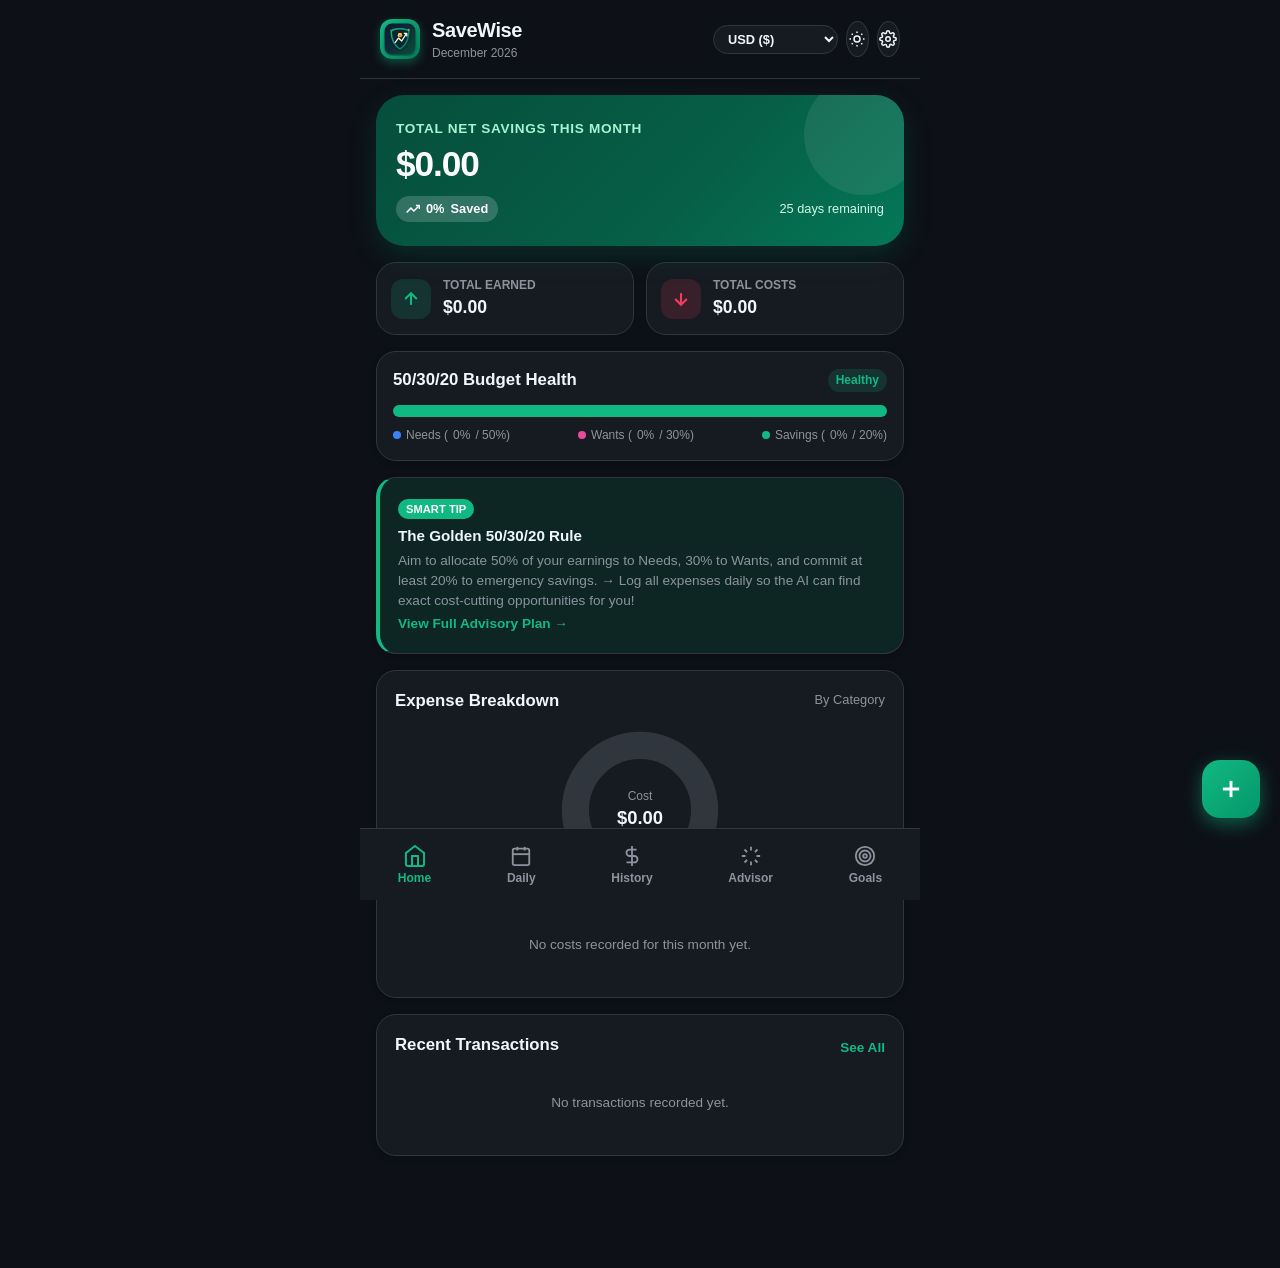
==== android/app/src/main/assets/index.html @ 04291420 "feat: initial commit for SaveWise app" ====
<!DOCTYPE html>
<html lang="en">
<head>
  <meta charset="UTF-8">
  <meta name="viewport" content="width=device-width, initial-scale=1.0, maximum-scale=1.0, user-scalable=no, viewport-fit=cover">
  <meta name="theme-color" content="#10b981">
  <meta name="apple-mobile-web-app-capable" content="yes">
  <meta name="apple-mobile-web-app-status-bar-style" content="black-translucent">
  <title>SaveWise: Smart Finance &amp; Budget Planner</title>
  <link rel="manifest" href="manifest.json">
  <link rel="stylesheet" href="styles.css">
</head>
<body class="dark-theme">
  <div id="app" class="app-container">

    <!-- Top App Bar -->
    <header class="top-bar">
      <div class="brand">
        <div class="brand-icon">
          <img src="icons/logo.svg" alt="SaveWise Logo" width="34" height="34" style="display:block;border-radius:8px;">
        </div>
        <div>
          <h1 class="app-title">SaveWise</h1>
          <span class="app-subtitle" id="currentDateDisplay">October 2026</span>
        </div>
      </div>
      <div class="top-actions">
        <select id="currencySelector" class="currency-select" title="Change Currency">
          <option value="$" selected>USD ($)</option>
          <option value="৳">BDT (৳)</option>
          <option value="₹">INR (₹)</option>
          <option value="€">EUR (€)</option>
          <option value="£">GBP (£)</option>
          <option value="₨">PKR (₨)</option>
          <option value="C$">CAD (C$)</option>
          <option value="A$">AUD (A$)</option>
          <option value="د.إ">AED (د.إ)</option>
        </select>
        <button id="themeToggleBtn" class="icon-btn" title="Toggle Theme" aria-label="Toggle Theme">
          <svg class="sun-icon" viewBox="0 0 24 24" fill="none" stroke="currentColor" stroke-width="2"><circle cx="12" cy="12" r="4"/><path d="M12 2v2M12 20v2M4.93 4.93l1.41 1.41M17.66 17.66l1.41 1.41M2 12h2M20 12h2M6.34 17.66l-1.41 1.41M19.07 4.93l-1.41 1.41"/></svg>
        </button>
        <button id="settingsBtn" class="icon-btn" title="Settings & Backup" aria-label="Settings">
          <svg viewBox="0 0 24 24" fill="none" stroke="currentColor" stroke-width="2"><circle cx="12" cy="12" r="3"/><path d="M19.4 15a1.65 1.65 0 0 0 .33 1.82l.06.06a2 2 0 0 1 0 2.83 2 2 0 0 1-2.83 0l-.06-.06a1.65 1.65 0 0 0-1.82-.33 1.65 1.65 0 0 0-1 1.51V21a2 2 0 0 1-2 2 2 2 0 0 1-2-2v-.09A1.65 1.65 0 0 0 9 19.4a1.65 1.65 0 0 0-1.82.33l-.06.06a2 2 0 0 1-2.83 0 2 2 0 0 1 0-2.83l.06-.06a1.65 1.65 0 0 0 .33-1.82 1.65 1.65 0 0 0-1.51-1H3a2 2 0 0 1-2-2 2 2 0 0 1 2-2h.09A1.65 1.65 0 0 0 4.6 9a1.65 1.65 0 0 0-.33-1.82l-.06-.06a2 2 0 0 1 0-2.83 2 2 0 0 1 2.83 0l.06.06a1.65 1.65 0 0 0 1.82.33H9a1.65 1.65 0 0 0 1-1.51V3a2 2 0 0 1 2-2 2 2 0 0 1 2 2v.09a1.65 1.65 0 0 0 1 1.51 1.65 1.65 0 0 0 1.82-.33l.06-.06a2 2 0 0 1 2.83 0 2 2 0 0 1 0 2.83l-.06.06a1.65 1.65 0 0 0-.33 1.82V9a1.65 1.65 0 0 0 1.51 1H21a2 2 0 0 1 2 2 2 2 0 0 1-2 2h-.09a1.65 1.65 0 0 0-1.51 1z"/></svg>
        </button>
      </div>
    </header>

    <!-- Main Content Area -->
    <main class="content-area">

      <!-- TAB 1: DASHBOARD -->
      <section id="tab-dashboard" class="tab-pane active">
        <!-- Monthly Financial Cards -->
        <div class="balance-card">
          <div class="balance-label">Total Net Savings this Month</div>
          <div class="balance-amount" id="netSavingsDisplay">$0.00</div>
          <div class="balance-meta">
            <span class="savings-badge" id="savingsRateBadge">
              <svg viewBox="0 0 24 24" fill="none" stroke="currentColor" stroke-width="2.5"><polyline points="23 6 13.5 15.5 8.5 10.5 1 18"/><polyline points="17 6 23 6 23 12"/></svg>
              <span id="savingsRateDisplay">0%</span> Saved
            </span>
            <span class="days-left" id="daysLeftDisplay">30 days left</span>
          </div>
        </div>

        <!-- Earn vs Cost summary cards -->
        <div class="metric-grid">
          <div class="metric-card earn-card" id="filterEarnCard">
            <div class="metric-icon-wrap earn-icon">
              <svg viewBox="0 0 24 24" fill="none" stroke="currentColor" stroke-width="2.5"><line x1="12" y1="19" x2="12" y2="5"/><polyline points="5 12 12 5 19 12"/></svg>
            </div>
            <div>
              <div class="metric-title">Total Earned</div>
              <div class="metric-value" id="totalEarnDisplay">$0.00</div>
            </div>
          </div>
          <div class="metric-card cost-card" id="filterCostCard">
            <div class="metric-icon-wrap cost-icon">
              <svg viewBox="0 0 24 24" fill="none" stroke="currentColor" stroke-width="2.5"><line x1="12" y1="5" x2="12" y2="19"/><polyline points="19 12 12 19 5 12"/></svg>
            </div>
            <div>
              <div class="metric-title">Total Costs</div>
              <div class="metric-value" id="totalCostDisplay">$0.00</div>
            </div>
          </div>
        </div>

        <!-- 50/30/20 Rule Progress Card -->
        <div class="card rule-card">
          <div class="card-header">
            <h3>50/30/20 Budget Health</h3>
            <span class="badge info" id="budgetHealthBadge">On Track</span>
          </div>
          <div class="budget-split-bars">
            <div class="split-segment needs-segment" id="needsBar" style="width: 50%" title="Needs"></div>
            <div class="split-segment wants-segment" id="wantsBar" style="width: 30%" title="Wants"></div>
            <div class="split-segment savings-segment" id="savingsBar" style="width: 20%" title="Savings"></div>
          </div>
          <div class="rule-legend">
            <div class="legend-item"><span class="dot needs-dot"></span> Needs (<span id="needsPctDisplay">0%</span> / 50%)</div>
            <div class="legend-item"><span class="dot wants-dot"></span> Wants (<span id="wantsPctDisplay">0%</span> / 30%)</div>
            <div class="legend-item"><span class="dot savings-dot"></span> Savings (<span id="savingsPctDisplay">0%</span> / 20%)</div>
          </div>
        </div>

        <!-- Quick AI Savings Alert Banner -->
        <div class="card tip-banner" id="dashboardHeroTip">
          <div class="tip-banner-header">
            <div class="tip-chip" id="dashboardTipBadge">Savings Advisor</div>
          </div>
          <div class="tip-banner-body">
            <h4 id="dashboardTipTitle">Smart Advice Loading...</h4>
            <p id="dashboardTipMsg">Start adding your earnings and daily expenses to receive customized cost-cutting suggestions!</p>
          </div>
          <button class="text-link-btn" id="seeAllTipsBtn">View Full Advisory Plan &rarr;</button>
        </div>

        <!-- Category Spending Chart Card -->
        <div class="card chart-card">
          <div class="card-header">
            <h3>Expense Breakdown</h3>
            <span class="subtext">By Category</span>
          </div>
          <div class="chart-container">
            <svg id="categoryDonutChart" viewBox="0 0 100 100" class="donut-svg"></svg>
            <div id="chartCenterText" class="donut-center-text">
              <span class="chart-total-label">Cost</span>
              <span class="chart-total-amount" id="chartTotalAmount">$0</span>
            </div>
          </div>
          <div id="categoryLegendList" class="category-legend-list"></div>
        </div>

        <!-- Recent Transactions -->
        <div class="card">
          <div class="card-header">
            <h3>Recent Transactions</h3>
            <button class="text-link-btn" id="viewAllTxBtn">See All</button>
          </div>
          <div id="recentTxList" class="transaction-list">
            <div class="empty-state">No transactions yet. Tap + to add!</div>
          </div>
        </div>
      </section>

      <!-- TAB 2: DAILY EXPENSES -->
      <section id="tab-daily" class="tab-pane">
        <!-- Daily Tracker Card -->
        <div class="card daily-hero-card">
          <div class="daily-hero-header">
            <div>
              <span class="daily-hero-badge">Today's Expense Tracker</span>
              <h2 id="todayDateHeading">Today</h2>
            </div>
            <button id="editDailyLimitBtn" class="pill-btn" title="Edit Daily Budget">
              Limit: <span id="dailyLimitVal">$25.00</span> ✎
            </button>
          </div>

          <div class="daily-meter">
            <div class="meter-bar">
              <div id="dailySpentBar" class="meter-fill" style="width: 0%"></div>
            </div>
            <div class="meter-stats">
              <div>
                <span class="label">Spent Today:</span>
                <span class="val text-cost" id="todaySpentVal">$0.00</span>
              </div>
              <div>
                <span class="label">Remaining:</span>
                <span class="val text-earn" id="todayRemainingVal">$25.00</span>
              </div>
            </div>
          </div>
        </div>

        <!-- Fast 1-Tap Daily Expense Buttons -->
        <div class="card">
          <div class="card-header">
            <h3>Quick Daily Logging</h3>
            <span class="subtext">1-Tap Frequent Costs</span>
          </div>
          <div class="quick-chips-grid">
            <button class="quick-chip" data-cat="Dining Out" data-name="Coffee / Tea" data-amount="3">
              ☕ Coffee/Tea
            </button>
            <button class="quick-chip" data-cat="Dining Out" data-name="Lunch" data-amount="10">
              🍱 Lunch
            </button>
            <button class="quick-chip" data-cat="Groceries" data-name="Daily Groceries" data-amount="15">
              🛒 Groceries
            </button>
            <button class="quick-chip" data-cat="Transport & Fuel" data-name="Bus/Train/Taxi" data-amount="5">
              🚌 Transport
            </button>
            <button class="quick-chip" data-cat="Dining Out" data-name="Evening Snacks" data-amount="4">
              🍿 Snacks
            </button>
            <button class="quick-chip" data-cat="Utilities & Bills" data-name="Mobile Recharge" data-amount="10">
              📱 Mobile Bill
            </button>
          </div>
        </div>

        <!-- Today's Transactions Log -->
        <div class="card">
          <div class="card-header">
            <h3>Today's Activity Log</h3>
            <span id="todayCountBadge" class="count-badge">0 items</span>
          </div>
          <div id="todayTxList" class="transaction-list">
            <div class="empty-state">No costs recorded for today yet.</div>
          </div>
        </div>
      </section>

      <!-- TAB 3: TRANSACTIONS (CRUD) -->
      <section id="tab-transactions" class="tab-pane">
        <!-- Filter and Search Bar -->
        <div class="filter-controls">
          <div class="search-wrap">
            <svg viewBox="0 0 24 24" fill="none" stroke="currentColor" stroke-width="2"><circle cx="11" cy="11" r="8"/><line x1="21" y1="21" x2="16.65" y2="16.65"/></svg>
            <input type="text" id="txSearchInput" placeholder="Search costs, earnings, notes...">
          </div>
          <div class="filter-row">
            <select id="txTypeFilter" class="filter-select">
              <option value="all">All Types</option>
              <option value="cost">Only Costs (Expenses)</option>
              <option value="earn">Only Earnings (Income)</option>
            </select>
            <select id="txCategoryFilter" class="filter-select">
              <option value="all">All Categories</option>
            </select>
          </div>
          <div class="filter-row">
            <select id="txTimeFilter" class="filter-select">
              <option value="all">All Time</option>
              <option value="this_month" selected>This Month</option>
              <option value="today">Today</option>
              <option value="last_7_days">Last 7 Days</option>
              <option value="last_month">Last Month</option>
            </select>
            <button id="exportCsvBtn" class="pill-btn secondary-btn" title="Export to CSV">
              📥 Export CSV
            </button>
          </div>
        </div>

        <!-- Transaction List -->
        <div class="card">
          <div class="card-header">
            <h3 id="txListHeading">Transactions</h3>
            <span id="txTotalCount" class="subtext">0 records</span>
          </div>
          <div id="allTxList" class="transaction-list">
            <div class="empty-state">No transactions match your filter.</div>
          </div>
        </div>
      </section>

      <!-- TAB 4: ADVISOR & SAVINGS -->
      <section id="tab-advisor" class="tab-pane">
        <!-- Advisory Hero -->
        <div class="card advisor-hero-card">
          <div class="advisor-hero-header">
            <div class="advisor-avatar">
              <svg viewBox="0 0 24 24" fill="none" stroke="currentColor" stroke-width="2"><circle cx="12" cy="12" r="10"/><path d="M9.09 9a3 3 0 0 1 5.83 1c0 2-3 3-3 3"/><line x1="12" y1="17" x2="12.01" y2="17"/></svg>
            </div>
            <div>
              <h2>AI Financial Coach</h2>
              <p>Personalized suggestions to maximize your monthly savings</p>
            </div>
          </div>

          <!-- Month Projection Meter -->
          <div class="projection-grid">
            <div class="projection-box">
              <span class="proj-label">Daily Burn Rate</span>
              <span class="proj-val" id="advDailyBurn">$0.00/day</span>
            </div>
            <div class="projection-box">
              <span class="proj-label">Projected Month-End Savings</span>
              <span class="proj-val text-earn" id="advProjectedSavings">$0.00</span>
            </div>
          </div>
        </div>

        <!-- Actionable Suggestions Feed -->
        <div class="section-title">Actionable Recommendations</div>
        <div id="advisorSuggestionsList" class="suggestions-list">
          <!-- Dynamically populated -->
        </div>

        <!-- Interactive "What-If" Savings Simulator -->
        <div class="card simulator-card">
          <div class="card-header">
            <h3>Interactive Savings Simulator</h3>
            <span class="badge success">What-If Tool</span>
          </div>
          <p class="subtext">Slide to see how reducing discretionary spending boosts your bank balance!</p>

          <div class="sim-slider-group">
            <div class="slider-header">
              <span>Cut Dining Out spending by:</span>
              <strong id="diningCutVal">25%</strong>
            </div>
            <input type="range" id="diningCutSlider" min="0" max="60" step="5" value="25">
          </div>

          <div class="sim-slider-group">
            <div class="slider-header">
              <span>Cut Shopping spending by:</span>
              <strong id="shoppingCutVal">20%</strong>
            </div>
            <input type="range" id="shoppingCutSlider" min="0" max="60" step="5" value="20">
          </div>

          <div class="sim-results">
            <div class="sim-result-box">
              <span>Extra Monthly Savings</span>
              <strong id="simMonthlySaved" class="text-earn">+$0.00</strong>
            </div>
            <div class="sim-result-box highlight">
              <span>Extra in 1 Year</span>
              <strong id="simAnnualSaved" class="text-earn">+$0.00</strong>
            </div>
          </div>
        </div>
      </section>

      <!-- TAB 5: GOALS -->
      <section id="tab-goals" class="tab-pane">
        <div class="card goals-header-card">
          <div class="card-header">
            <div>
              <h2>Target Savings Goals</h2>
              <p class="subtext">Set targets and track milestones towards financial freedom</p>
            </div>
            <button id="addGoalBtn" class="primary-btn sm-btn">+ New Goal</button>
          </div>
        </div>

        <div id="goalsList" class="goals-grid">
          <!-- Dynamically populated goals -->
        </div>
      </section>

    </main>

    <!-- Floating Action Button (FAB) -->
    <button id="mainFab" class="floating-fab" aria-label="Add transaction" title="Add Cost or Earnings">
      <svg viewBox="0 0 24 24" fill="none" stroke="currentColor" stroke-width="2.5"><line x1="12" y1="5" x2="12" y2="19"/><line x1="5" y1="12" x2="19" y2="12"/></svg>
    </button>

    <!-- Bottom Navigation Bar (Material 3 Android style) -->
    <nav class="bottom-nav">
      <button class="nav-item active" data-tab="tab-dashboard">
        <svg viewBox="0 0 24 24" fill="none" stroke="currentColor" stroke-width="2"><path d="M3 9l9-7 9 7v11a2 2 0 0 1-2 2H5a2 2 0 0 1-2-2z"/><polyline points="9 22 9 12 15 12 15 22"/></svg>
        <span>Home</span>
      </button>
      <button class="nav-item" data-tab="tab-daily">
        <svg viewBox="0 0 24 24" fill="none" stroke="currentColor" stroke-width="2"><rect x="3" y="4" width="18" height="18" rx="2" ry="2"/><line x1="16" y1="2" x2="16" y2="6"/><line x1="8" y1="2" x2="8" y2="6"/><line x1="3" y1="10" x2="21" y2="10"/></svg>
        <span>Daily</span>
      </button>
      <button class="nav-item" data-tab="tab-transactions">
        <svg viewBox="0 0 24 24" fill="none" stroke="currentColor" stroke-width="2"><line x1="12" y1="1" x2="12" y2="23"/><path d="M17 5H9.5a3.5 3.5 0 0 0 0 7h5a3.5 3.5 0 0 1 0 7H6"/></svg>
        <span>History</span>
      </button>
      <button class="nav-item" data-tab="tab-advisor">
        <svg viewBox="0 0 24 24" fill="none" stroke="currentColor" stroke-width="2"><path d="M12 2v4M12 18v4M4.93 4.93l2.83 2.83M16.24 16.24l2.83 2.83M2 12h4M18 12h4M4.93 19.07l2.83-2.83M16.24 7.76l2.83-2.83"/></svg>
        <span>Advisor</span>
      </button>
      <button class="nav-item" data-tab="tab-goals">
        <svg viewBox="0 0 24 24" fill="none" stroke="currentColor" stroke-width="2"><circle cx="12" cy="12" r="10"/><circle cx="12" cy="12" r="6"/><circle cx="12" cy="12" r="2"/></svg>
        <span>Goals</span>
      </button>
    </nav>

    <!-- MODAL: ADD / EDIT TRANSACTION -->
    <div id="txModal" class="modal-overlay">
      <div class="modal-sheet">
        <div class="modal-header">
          <h3 id="modalTitle">Record Transaction</h3>
          <button class="close-btn" id="closeTxModalBtn">&times;</button>
        </div>

        <form id="txForm" class="modal-form">
          <input type="hidden" id="editTxId">

          <!-- Type Switcher -->
          <div class="type-toggle-group">
            <button type="button" class="type-toggle-btn active" id="typeCostBtn" data-type="cost">
              🔻 Expense (Cost)
            </button>
            <button type="button" class="type-toggle-btn" id="typeEarnBtn" data-type="earn">
              🟢 Income (Earn)
            </button>
          </div>

          <!-- Amount -->
          <div class="form-group">
            <label for="txAmount">Amount (<span class="currency-label">$</span>)</label>
            <div class="amount-input-wrap">
              <span class="currency-symbol">$</span>
              <input type="number" step="0.01" min="0.01" id="txAmount" placeholder="0.00" required autofocus>
            </div>
          </div>

          <!-- Title / Note -->
          <div class="form-group">
            <label for="txTitle">Description / Item Name</label>
            <input type="text" id="txTitle" placeholder="e.g. Groceries, Freelance project, Lunch" required>
          </div>

          <!-- Category -->
          <div class="form-group">
            <label for="txCategory">Category</label>
            <select id="txCategory" required>
              <!-- Filled dynamically based on type -->
            </select>
          </div>

          <div class="form-row">
            <!-- Date -->
            <div class="form-group flex-1">
              <label for="txDate">Date</label>
              <input type="date" id="txDate" required>
            </div>
            <!-- Payment Mode -->
            <div class="form-group flex-1">
              <label for="txPaymentMethod">Payment Mode</label>
              <select id="txPaymentMethod">
                <option value="Cash">Cash</option>
                <option value="Debit Card">Debit Card</option>
                <option value="Credit Card">Credit Card</option>
                <option value="Mobile Banking">Mobile Banking (bKash/UPI/Venmo)</option>
                <option value="Bank Transfer">Bank Transfer</option>
              </select>
            </div>
          </div>

          <div class="form-actions">
            <button type="button" class="pill-btn secondary-btn" id="cancelTxBtn">Cancel</button>
            <button type="submit" class="primary-btn" id="saveTxBtn">Save Entry</button>
          </div>
        </form>
      </div>
    </div>

    <!-- MODAL: ADD / EDIT GOAL -->
    <div id="goalModal" class="modal-overlay">
      <div class="modal-sheet">
        <div class="modal-header">
          <h3 id="goalModalTitle">New Savings Goal</h3>
          <button class="close-btn" id="closeGoalModalBtn">&times;</button>
        </div>

        <form id="goalForm" class="modal-form">
          <input type="hidden" id="editGoalId">

          <div class="form-group">
            <label for="goalName">Goal Name</label>
            <input type="text" id="goalName" placeholder="e.g. Emergency Fund, New Laptop, Vacation" required>
          </div>

          <div class="form-row">
            <div class="form-group flex-1">
              <label for="goalTarget">Target Amount (<span class="currency-label">$</span>)</label>
              <input type="number" step="1" min="1" id="goalTarget" placeholder="1000" required>
            </div>
            <div class="form-group flex-1">
              <label for="goalSaved">Currently Saved</label>
              <input type="number" step="1" min="0" id="goalSaved" placeholder="0" value="0">
            </div>
          </div>

          <div class="form-group">
            <label for="goalDeadline">Target Date (Optional)</label>
            <input type="date" id="goalDeadline">
          </div>

          <div class="form-actions">
            <button type="button" class="pill-btn secondary-btn" id="cancelGoalBtn">Cancel</button>
            <button type="submit" class="primary-btn">Save Goal</button>
          </div>
        </form>
      </div>
    </div>

    <!-- MODAL: EDIT DAILY LIMIT -->
    <div id="dailyLimitModal" class="modal-overlay">
      <div class="modal-sheet sm-sheet">
        <div class="modal-header">
          <h3>Set Daily Spending Limit</h3>
          <button class="close-btn" id="closeDailyLimitModalBtn">&times;</button>
        </div>
        <div class="modal-form">
          <p class="subtext">Setting a daily spending cap prevents accidental budget leaks and trains consistent savings habits.</p>
          <div class="form-group">
            <label for="customDailyInput">Daily Limit (<span class="currency-label">$</span>)</label>
            <div class="amount-input-wrap">
              <span class="currency-symbol">$</span>
              <input type="number" step="1" min="1" id="customDailyInput" placeholder="25">
            </div>
          </div>
          <div class="form-actions">
            <button type="button" class="pill-btn secondary-btn" id="cancelDailyLimitBtn">Cancel</button>
            <button type="button" class="primary-btn" id="saveDailyLimitBtn">Update Limit</button>
          </div>
        </div>
      </div>
    </div>

    <!-- MODAL: SETTINGS & BACKUP -->
    <div id="settingsModal" class="modal-overlay">
      <div class="modal-sheet">
        <div class="modal-header">
          <h3>Settings & Data Management</h3>
          <button class="close-btn" id="closeSettingsModalBtn">&times;</button>
        </div>
        <div class="settings-content">
          <div class="setting-item">
            <div>
              <strong>Sound Effects</strong>
              <p class="subtext">Pleasant audio feedback when adding and saving</p>
            </div>
            <label class="switch">
              <input type="checkbox" id="soundToggle" checked>
              <span class="slider round"></span>
            </label>
          </div>

          <hr class="divider">

          <div class="setting-item-block">
            <strong>Android APK & Installation</strong>
            <p class="subtext">Install this app natively on your phone or compile the included Android Studio APK package.</p>
            <button class="pill-btn primary-btn mt-2" id="openApkGuideBtn">📲 APK & Installation Guide</button>
          </div>

          <hr class="divider">

          <div class="setting-item-block">
            <strong>Data Backup & Restore</strong>
            <p class="subtext">Your data is stored 100% locally and privately on this device.</p>
            <div class="btn-group mt-2">
              <button class="pill-btn secondary-btn" id="backupDataBtn">💾 Backup to JSON</button>
              <label class="pill-btn secondary-btn file-label" for="restoreFileInput">
                📂 Restore from JSON
              </label>
              <input type="file" id="restoreFileInput" accept=".json" style="display:none">
            </div>
          </div>

          <hr class="divider">

          <div class="setting-item-block">
            <strong>Demo Data</strong>
            <p class="subtext">Populate with realistic sample expenses and income to test all AI savings features immediately.</p>
            <button class="pill-btn secondary-btn mt-2" id="loadSampleDataBtn">✨ Load Demo Data</button>
          </div>

          <hr class="divider">

          <div class="setting-item-block">
            <strong class="text-cost">Reset Everything</strong>
            <p class="subtext">Clear all transactions and reset your budget.</p>
            <button class="pill-btn danger-btn mt-2" id="clearAllDataBtn">🗑️ Clear All Data</button>
          </div>
        </div>
      </div>
    </div>

    <!-- MODAL: APK GUIDE -->
    <div id="apkGuideModal" class="modal-overlay">
      <div class="modal-sheet">
        <div class="modal-header">
          <h3>Android APK Installation Guide</h3>
          <button class="close-btn" id="closeApkGuideBtn">&times;</button>
        </div>
        <div class="guide-content">
          <div class="guide-step">
            <div class="step-num">Method 1</div>
            <div class="step-details">
              <strong>Direct Native WebAPK (Fastest - No Android Studio needed)</strong>
              <p>1. Open this app in Google Chrome or Microsoft Edge on your Android phone.</p>
              <p>2. Tap the Chrome menu (⋮) -> Select <strong>"Install app"</strong> or <strong>"Add to Home Screen"</strong>.</p>
              <p>3. Android will automatically compile and install a native <code>.apk</code> on your home screen and app drawer with 100% offline capability.</p>
            </div>
          </div>

          <div class="guide-step">
            <div class="step-num">Method 2</div>
            <div class="step-details">
              <strong>1-Minute Cloud APK Generator (PWABuilder)</strong>
              <p>1. Open <a href="https://www.pwabuilder.com" target="_blank">PWABuilder.com</a>.</p>
              <p>2. Enter your app's URL or upload this folder.</p>
              <p>3. Click <strong>"Generate Android APK"</strong> -> Download signed APK ready for side-loading!</p>
            </div>
          </div>

          <div class="guide-step">
            <div class="step-num">Method 3</div>
            <div class="step-details">
              <strong>Full Android Studio Project (Included in Workspace)</strong>
              <p>The native Android project is located at <code>savewise-app/android/</code>.</p>
              <p>1. Open Android Studio -> Select <strong>Open Project</strong> -> choose <code>savewise-app/android</code>.</p>
              <p>2. Click <strong>Build</strong> -> <strong>Build Bundle(s) / APK(s)</strong> -> <strong>Build APK(s)</strong>.</p>
              <p>3. Your debug/release APK will be generated in <code>app/build/outputs/apk/</code>!</p>
            </div>
          </div>
        </div>
      </div>
    </div>

    <!-- Toast Notification -->
    <div id="toast" class="toast"></div>

  </div>

  <script src="advisory.js"></script>
  <script src="app.js"></script>
</body>
</html>
---- android/app/src/main/assets/styles.css ----
/* ==========================================================================
   SaveWise - Material Design 3 Mobile Theme & Layout
   ========================================================================== */

:root {
  --font-family: -apple-system, BlinkMacSystemFont, "Segoe UI", Roboto, "Helvetica Neue", Arial, sans-serif;
  
  /* Primary & Accents */
  --primary: #10b981;
  --primary-hover: #059669;
  --primary-light: rgba(16, 185, 129, 0.12);
  --earn: #10b981;
  --earn-light: rgba(16, 185, 129, 0.15);
  --cost: #f43f5e;
  --cost-light: rgba(244, 63, 94, 0.15);
  --warning: #f59e0b;
  --warning-light: rgba(245, 158, 11, 0.15);
  --info: #3b82f6;
  --info-light: rgba(59, 130, 246, 0.15);
  
  /* 50/30/20 Rule Colors */
  --needs-color: #3b82f6;
  --wants-color: #ec4899;
  --savings-color: #10b981;

  --border-radius-sm: 8px;
  --border-radius-md: 14px;
  --border-radius-lg: 20px;
  --border-radius-xl: 28px;
  --transition-speed: 0.2s;
  --shadow-sm: 0 2px 6px rgba(0, 0, 0, 0.2);
  --shadow-md: 0 4px 14px rgba(0, 0, 0, 0.3);
  --shadow-lg: 0 8px 24px rgba(0, 0, 0, 0.4);
}

/* Dark Theme (Default) */
body.dark-theme {
  --bg-app: #0d1117;
  --bg-card: #161b22;
  --bg-card-secondary: #21262d;
  --bg-nav: #161b22;
  --border-color: #30363d;
  --text-main: #f0f6fc;
  --text-muted: #8b949e;
  --input-bg: #0d1117;
  --sheet-bg: #161b22;
}

/* Light Theme */
body.light-theme {
  --bg-app: #f4f6f8;
  --bg-card: #ffffff;
  --bg-card-secondary: #f0f3f6;
  --bg-nav: #ffffff;
  --border-color: #e2e8f0;
  --text-main: #0f172a;
  --text-muted: #64748b;
  --input-bg: #f8fafc;
  --sheet-bg: #ffffff;
  --shadow-sm: 0 2px 6px rgba(0, 0, 0, 0.05);
  --shadow-md: 0 4px 14px rgba(0, 0, 0, 0.08);
  --shadow-lg: 0 10px 25px rgba(0, 0, 0, 0.12);
}

* {
  box-sizing: border-box;
  margin: 0;
  padding: 0;
  -webkit-tap-highlight-color: transparent;
}

body {
  font-family: var(--font-family);
  background-color: var(--bg-app);
  color: var(--text-main);
  line-height: 1.45;
  user-select: none;
  overflow-x: hidden;
  padding-bottom: env(safe-area-inset-bottom, 20px);
}

/* Container */
.app-container {
  max-width: 560px;
  margin: 0 auto;
  min-height: 100vh;
  position: relative;
  display: flex;
  flex-direction: column;
}

/* Top App Bar */
.top-bar {
  display: flex;
  justify-content: space-between;
  align-items: center;
  padding: 16px 20px;
  position: sticky;
  top: 0;
  z-index: 40;
  background-color: var(--bg-app);
  border-bottom: 1px solid var(--border-color);
  backdrop-filter: blur(10px);
}

.brand {
  display: flex;
  align-items: center;
  gap: 12px;
}

.brand-icon {
  width: 40px;
  height: 40px;
  border-radius: 12px;
  background: linear-gradient(135deg, #10b981 0%, #047857 100%);
  display: flex;
  align-items: center;
  justify-content: center;
  color: #fff;
  box-shadow: 0 4px 10px rgba(16, 185, 129, 0.35);
}

.brand-icon svg {
  width: 24px;
  height: 24px;
}

.app-title {
  font-size: 1.25rem;
  font-weight: 700;
  letter-spacing: -0.02em;
}

.app-subtitle {
  font-size: 0.75rem;
  color: var(--text-muted);
  display: block;
}

.top-actions {
  display: flex;
  align-items: center;
  gap: 8px;
}

.currency-select {
  background: var(--bg-card);
  border: 1px solid var(--border-color);
  color: var(--text-main);
  border-radius: 20px;
  padding: 5px 10px;
  font-size: 0.8rem;
  font-weight: 600;
  outline: none;
  cursor: pointer;
}

.icon-btn {
  background: var(--bg-card);
  border: 1px solid var(--border-color);
  color: var(--text-main);
  width: 36px;
  height: 36px;
  border-radius: 50%;
  display: flex;
  align-items: center;
  justify-content: center;
  cursor: pointer;
  transition: transform var(--transition-speed);
}

.icon-btn:active {
  transform: scale(0.92);
}

.icon-btn svg {
  width: 18px;
  height: 18px;
}

/* Content Area */
.content-area {
  flex: 1;
  padding: 16px;
  padding-bottom: 96px; /* Room for Bottom Nav */
}

.tab-pane {
  display: none;
  animation: fadeIn 0.25s ease-in-out;
}

.tab-pane.active {
  display: block;
}

@keyframes fadeIn {
  from { opacity: 0; transform: translateY(6px); }
  to { opacity: 1; transform: translateY(0); }
}

/* Cards */
.card {
  background: var(--bg-card);
  border: 1px solid var(--border-color);
  border-radius: var(--border-radius-lg);
  padding: 18px;
  margin-bottom: 16px;
  box-shadow: var(--shadow-sm);
}

.card-header {
  display: flex;
  justify-content: space-between;
  align-items: center;
  margin-bottom: 12px;
}

.card-header h2, .card-header h3 {
  font-size: 1.05rem;
  font-weight: 600;
}

.subtext {
  font-size: 0.8rem;
  color: var(--text-muted);
}

/* Balance Hero Card */
.balance-card {
  background: linear-gradient(135deg, #064e3b 0%, #065f46 60%, #047857 100%);
  color: #ffffff;
  border-radius: var(--border-radius-xl);
  padding: 24px 20px;
  margin-bottom: 16px;
  box-shadow: 0 10px 25px rgba(6, 78, 59, 0.4);
  position: relative;
  overflow: hidden;
}

.balance-card::after {
  content: '';
  position: absolute;
  top: -20px;
  right: -20px;
  width: 120px;
  height: 120px;
  background: rgba(255, 255, 255, 0.08);
  border-radius: 50%;
  pointer-events: none;
}

.balance-label {
  font-size: 0.85rem;
  color: #a7f3d0;
  text-transform: uppercase;
  letter-spacing: 0.05em;
  font-weight: 600;
  margin-bottom: 6px;
}

.balance-amount {
  font-size: 2.2rem;
  font-weight: 800;
  letter-spacing: -0.03em;
  line-height: 1.1;
  margin-bottom: 12px;
}

.balance-meta {
  display: flex;
  justify-content: space-between;
  align-items: center;
}

.savings-badge {
  background: rgba(255, 255, 255, 0.18);
  backdrop-filter: blur(8px);
  padding: 4px 10px;
  border-radius: 20px;
  font-size: 0.8rem;
  font-weight: 600;
  display: inline-flex;
  align-items: center;
  gap: 6px;
}

.savings-badge svg {
  width: 14px;
  height: 14px;
}

.days-left {
  font-size: 0.8rem;
  color: #d1fae5;
}

/* Metric Grid */
.metric-grid {
  display: grid;
  grid-template-columns: 1fr 1fr;
  gap: 12px;
  margin-bottom: 16px;
}

.metric-card {
  background: var(--bg-card);
  border: 1px solid var(--border-color);
  border-radius: var(--border-radius-lg);
  padding: 14px;
  display: flex;
  align-items: center;
  gap: 12px;
}

.metric-icon-wrap {
  width: 40px;
  height: 40px;
  border-radius: 12px;
  display: flex;
  align-items: center;
  justify-content: center;
}

.earn-icon {
  background: var(--earn-light);
  color: var(--earn);
}

.cost-icon {
  background: var(--cost-light);
  color: var(--cost);
}

.metric-icon-wrap svg {
  width: 20px;
  height: 20px;
}

.metric-title {
  font-size: 0.75rem;
  color: var(--text-muted);
  text-transform: uppercase;
  font-weight: 600;
}

.metric-value {
  font-size: 1.1rem;
  font-weight: 700;
}

.text-earn { color: var(--earn); }
.text-cost { color: var(--cost); }

/* 50/30/20 Rule Card */
.rule-card {
  padding: 16px;
}

.budget-split-bars {
  height: 12px;
  width: 100%;
  background: var(--bg-card-secondary);
  border-radius: 10px;
  display: flex;
  overflow: hidden;
  margin: 12px 0 10px;
}

.split-segment {
  height: 100%;
  transition: width 0.4s ease;
}

.needs-segment { background-color: var(--needs-color); }
.wants-segment { background-color: var(--wants-color); }
.savings-segment { background-color: var(--savings-color); }

.rule-legend {
  display: flex;
  justify-content: space-between;
  flex-wrap: wrap;
  gap: 8px;
  font-size: 0.75rem;
  color: var(--text-muted);
}

.legend-item {
  display: flex;
  align-items: center;
  gap: 5px;
}

.dot {
  width: 8px;
  height: 8px;
  border-radius: 50%;
  display: inline-block;
}

.needs-dot { background-color: var(--needs-color); }
.wants-dot { background-color: var(--wants-color); }
.savings-dot { background-color: var(--savings-color); }

/* Tip Banner */
.tip-banner {
  border-left: 4px solid var(--primary);
  background: var(--primary-light);
}

.tip-chip {
  background: var(--primary);
  color: #fff;
  font-size: 0.7rem;
  font-weight: 700;
  padding: 2px 8px;
  border-radius: 12px;
  display: inline-block;
  margin-bottom: 6px;
  text-transform: uppercase;
}

.tip-banner-body h4 {
  font-size: 0.95rem;
  font-weight: 700;
  margin-bottom: 4px;
}

.tip-banner-body p {
  font-size: 0.85rem;
  color: var(--text-muted);
}

.text-link-btn {
  background: none;
  border: none;
  color: var(--primary);
  font-weight: 600;
  font-size: 0.85rem;
  cursor: pointer;
  padding: 6px 0 0;
  display: inline-block;
}

/* Category Chart Card */
.chart-container {
  position: relative;
  width: 170px;
  height: 170px;
  margin: 10px auto 16px;
}

.donut-svg {
  width: 100%;
  height: 100%;
  transform: rotate(-90deg);
}

.donut-center-text {
  position: absolute;
  top: 50%;
  left: 50%;
  transform: translate(-50%, -50%);
  text-align: center;
  pointer-events: none;
}

.chart-total-label {
  font-size: 0.75rem;
  color: var(--text-muted);
  display: block;
}

.chart-total-amount {
  font-size: 1.15rem;
  font-weight: 700;
}

.category-legend-list {
  display: flex;
  flex-direction: column;
  gap: 8px;
  margin-top: 10px;
}

.legend-row {
  display: flex;
  justify-content: space-between;
  align-items: center;
  font-size: 0.85rem;
}

.legend-left {
  display: flex;
  align-items: center;
  gap: 8px;
}

.legend-color-box {
  width: 10px;
  height: 10px;
  border-radius: 3px;
}

/* Daily Hero */
.daily-hero-card {
  background: linear-gradient(135deg, #1e293b 0%, #0f172a 100%);
  color: #fff;
  border-color: #334155;
}

.daily-hero-header {
  display: flex;
  justify-content: space-between;
  align-items: flex-start;
  margin-bottom: 16px;
}

.daily-hero-badge {
  font-size: 0.75rem;
  color: #94a3b8;
  text-transform: uppercase;
  font-weight: 600;
}

.pill-btn {
  background: var(--bg-card-secondary);
  border: 1px solid var(--border-color);
  color: var(--text-main);
  padding: 6px 12px;
  border-radius: 20px;
  font-size: 0.8rem;
  font-weight: 600;
  cursor: pointer;
}

.pill-btn:active {
  transform: scale(0.96);
}

.meter-bar {
  height: 14px;
  background: #334155;
  border-radius: 10px;
  overflow: hidden;
  margin-bottom: 10px;
}

.meter-fill {
  height: 100%;
  background: var(--primary);
  border-radius: 10px;
  transition: width 0.3s ease, background-color 0.3s ease;
}

.meter-stats {
  display: flex;
  justify-content: space-between;
  font-size: 0.85rem;
}

.meter-stats .label {
  color: #94a3b8;
  margin-right: 4px;
}

.meter-stats .val {
  font-weight: 700;
}

/* Quick Chips */
.quick-chips-grid {
  display: grid;
  grid-template-columns: repeat(2, 1fr);
  gap: 10px;
}

.quick-chip {
  background: var(--bg-card-secondary);
  border: 1px solid var(--border-color);
  color: var(--text-main);
  padding: 12px;
  border-radius: var(--border-radius-md);
  font-size: 0.85rem;
  font-weight: 600;
  text-align: left;
  cursor: pointer;
  transition: all 0.15s;
}

.quick-chip:active {
  transform: scale(0.96);
  background: var(--primary-light);
  border-color: var(--primary);
}

/* Transaction List */
.transaction-list {
  display: flex;
  flex-direction: column;
  gap: 10px;
}

.transaction-item {
  display: flex;
  align-items: center;
  justify-content: space-between;
  padding: 10px 12px;
  border-radius: var(--border-radius-md);
  background: var(--bg-card-secondary);
  transition: transform var(--transition-speed);
}

.transaction-item:active {
  transform: scale(0.98);
}

.tx-left {
  display: flex;
  align-items: center;
  gap: 12px;
}

.tx-icon-wrap {
  width: 36px;
  height: 36px;
  border-radius: 10px;
  display: flex;
  align-items: center;
  justify-content: center;
  font-size: 1.1rem;
}

.tx-title {
  font-weight: 600;
  font-size: 0.9rem;
}

.tx-meta {
  font-size: 0.75rem;
  color: var(--text-muted);
}

.tx-right {
  text-align: right;
  display: flex;
  flex-direction: column;
  align-items: flex-end;
}

.tx-amount {
  font-size: 0.95rem;
  font-weight: 700;
}

.tx-actions {
  display: flex;
  gap: 6px;
  margin-top: 4px;
}

.tx-action-btn {
  background: none;
  border: none;
  color: var(--text-muted);
  cursor: pointer;
  font-size: 0.75rem;
  padding: 2px 4px;
}

.tx-action-btn:hover {
  color: var(--text-main);
}

.empty-state {
  text-align: center;
  padding: 24px 10px;
  color: var(--text-muted);
  font-size: 0.85rem;
}

/* Filter Controls */
.filter-controls {
  margin-bottom: 14px;
  display: flex;
  flex-direction: column;
  gap: 10px;
}

.search-wrap {
  position: relative;
  display: flex;
  align-items: center;
}

.search-wrap svg {
  position: absolute;
  left: 14px;
  width: 18px;
  height: 18px;
  color: var(--text-muted);
}

.search-wrap input {
  width: 100%;
  padding: 10px 14px 10px 40px;
  background: var(--bg-card);
  border: 1px solid var(--border-color);
  border-radius: var(--border-radius-md);
  color: var(--text-main);
  outline: none;
  font-size: 0.85rem;
}

.filter-row {
  display: flex;
  gap: 10px;
}

.filter-select {
  flex: 1;
  background: var(--bg-card);
  border: 1px solid var(--border-color);
  border-radius: var(--border-radius-md);
  color: var(--text-main);
  padding: 8px 12px;
  font-size: 0.8rem;
  outline: none;
}

/* Advisor Tab */
.advisor-hero-card {
  background: linear-gradient(135deg, #312e81 0%, #1e1b4b 100%);
  color: #fff;
  border-color: #4338ca;
}

.advisor-hero-header {
  display: flex;
  align-items: center;
  gap: 14px;
  margin-bottom: 16px;
}

.advisor-avatar {
  width: 44px;
  height: 44px;
  background: #4f46e5;
  border-radius: 50%;
  display: flex;
  align-items: center;
  justify-content: center;
}

.advisor-avatar svg {
  width: 24px;
  height: 24px;
  color: #fff;
}

.projection-grid {
  display: grid;
  grid-template-columns: 1fr 1fr;
  gap: 10px;
}

.projection-box {
  background: rgba(255, 255, 255, 0.08);
  border-radius: var(--border-radius-md);
  padding: 12px;
}

.proj-label {
  font-size: 0.75rem;
  color: #c7d2fe;
  display: block;
}

.proj-val {
  font-size: 1.1rem;
  font-weight: 700;
}

.section-title {
  font-size: 0.95rem;
  font-weight: 700;
  margin: 16px 0 10px;
  color: var(--text-main);
}

.suggestions-list {
  display: flex;
  flex-direction: column;
  gap: 12px;
  margin-bottom: 16px;
}

.suggestion-card {
  background: var(--bg-card);
  border: 1px solid var(--border-color);
  border-radius: var(--border-radius-lg);
  padding: 16px;
  box-shadow: var(--shadow-sm);
}

.suggestion-card.critical {
  border-left: 5px solid var(--cost);
}

.suggestion-card.warning {
  border-left: 5px solid var(--warning);
}

.suggestion-card.info {
  border-left: 5px solid var(--info);
}

.suggestion-card.success {
  border-left: 5px solid var(--earn);
}

.sug-header {
  display: flex;
  justify-content: space-between;
  align-items: center;
  margin-bottom: 6px;
}

.sug-badge {
  font-size: 0.7rem;
  font-weight: 700;
  padding: 2px 8px;
  border-radius: 12px;
  text-transform: uppercase;
}

.sug-badge.critical { background: var(--cost-light); color: var(--cost); }
.sug-badge.warning { background: var(--warning-light); color: var(--warning); }
.sug-badge.info { background: var(--info-light); color: var(--info); }
.sug-badge.success { background: var(--earn-light); color: var(--earn); }

.sug-title {
  font-size: 0.95rem;
  font-weight: 700;
  margin-bottom: 4px;
}

.sug-msg {
  font-size: 0.85rem;
  color: var(--text-muted);
  margin-bottom: 8px;
}

.sug-action {
  background: var(--bg-card-secondary);
  border-radius: var(--border-radius-sm);
  padding: 8px 10px;
  font-size: 0.8rem;
  color: var(--text-main);
  border-left: 3px solid var(--primary);
}

/* Simulator Card */
.simulator-card {
  margin-top: 16px;
}

.sim-slider-group {
  margin: 16px 0;
}

.slider-header {
  display: flex;
  justify-content: space-between;
  font-size: 0.85rem;
  margin-bottom: 6px;
}

input[type="range"] {
  width: 100%;
  accent-color: var(--primary);
}

.sim-results {
  display: grid;
  grid-template-columns: 1fr 1fr;
  gap: 12px;
  margin-top: 14px;
}

.sim-result-box {
  background: var(--bg-card-secondary);
  border-radius: var(--border-radius-md);
  padding: 12px;
  text-align: center;
}

.sim-result-box.highlight {
  background: var(--primary-light);
  border: 1px solid var(--primary);
}

.sim-result-box span {
  font-size: 0.75rem;
  color: var(--text-muted);
  display: block;
}

.sim-result-box strong {
  font-size: 1.15rem;
}

/* Goals Grid */
.goals-grid {
  display: flex;
  flex-direction: column;
  gap: 12px;
}

.goal-card {
  background: var(--bg-card);
  border: 1px solid var(--border-color);
  border-radius: var(--border-radius-lg);
  padding: 16px;
}

.goal-header {
  display: flex;
  justify-content: space-between;
  align-items: flex-start;
  margin-bottom: 10px;
}

.goal-name {
  font-size: 1rem;
  font-weight: 700;
}

.goal-deadline {
  font-size: 0.75rem;
  color: var(--text-muted);
}

.goal-bar {
  height: 10px;
  background: var(--bg-card-secondary);
  border-radius: 8px;
  overflow: hidden;
  margin-bottom: 8px;
}

.goal-bar-fill {
  height: 100%;
  background: var(--primary);
  border-radius: 8px;
  transition: width 0.4s ease;
}

.goal-stats {
  display: flex;
  justify-content: space-between;
  font-size: 0.8rem;
  color: var(--text-muted);
}

.goal-quick-add-btn {
  margin-top: 8px;
  width: 100%;
  padding: 8px;
  border-radius: var(--border-radius-sm);
  background: var(--bg-card-secondary);
  border: 1px dashed var(--border-color);
  color: var(--primary);
  font-size: 0.8rem;
  font-weight: 600;
  cursor: pointer;
}

/* Floating Action Button (FAB) */
.floating-fab {
  position: fixed;
  bottom: 82px;
  right: 20px;
  width: 58px;
  height: 58px;
  border-radius: 18px;
  background: linear-gradient(135deg, #10b981 0%, #059669 100%);
  color: #fff;
  border: none;
  box-shadow: 0 6px 18px rgba(16, 185, 129, 0.45);
  display: flex;
  align-items: center;
  justify-content: center;
  cursor: pointer;
  z-index: 50;
  transition: transform var(--transition-speed), box-shadow var(--transition-speed);
}

.floating-fab:active {
  transform: scale(0.92);
}

.floating-fab svg {
  width: 28px;
  height: 28px;
}

/* Bottom Navigation Bar (Android M3 style) */
.bottom-nav {
  position: fixed;
  bottom: 0;
  left: 50%;
  transform: translateX(-50%);
  width: 100%;
  max-width: 560px;
  height: 72px;
  background: var(--bg-nav);
  border-top: 1px solid var(--border-color);
  display: flex;
  justify-content: space-around;
  align-items: center;
  z-index: 45;
  padding-bottom: env(safe-area-inset-bottom, 0px);
  backdrop-filter: blur(12px);
}

.nav-item {
  background: none;
  border: none;
  color: var(--text-muted);
  display: flex;
  flex-direction: column;
  align-items: center;
  gap: 4px;
  font-size: 0.75rem;
  font-weight: 600;
  cursor: pointer;
  padding: 8px 12px;
  border-radius: 16px;
  transition: color 0.15s, background-color 0.15s;
}

.nav-item svg {
  width: 22px;
  height: 22px;
  transition: transform 0.15s;
}

.nav-item.active {
  color: var(--primary);
}

.nav-item.active svg {
  transform: scale(1.1);
}

/* Modals & Bottom Sheets */
.modal-overlay {
  position: fixed;
  top: 0;
  left: 0;
  right: 0;
  bottom: 0;
  background: rgba(0, 0, 0, 0.65);
  z-index: 100;
  display: none;
  justify-content: center;
  align-items: flex-end;
  backdrop-filter: blur(4px);
}

.modal-overlay.active {
  display: flex;
  animation: modalFadeIn 0.2s ease;
}

@keyframes modalFadeIn {
  from { opacity: 0; }
  to { opacity: 1; }
}

.modal-sheet {
  background: var(--sheet-bg);
  width: 100%;
  max-width: 560px;
  max-height: 90vh;
  overflow-y: auto;
  border-radius: 24px 24px 0 0;
  padding: 20px;
  box-shadow: var(--shadow-lg);
  animation: slideUp 0.25s cubic-bezier(0.16, 1, 0.3, 1);
}

.modal-sheet.sm-sheet {
  max-width: 480px;
}

@keyframes slideUp {
  from { transform: translateY(100%); }
  to { transform: translateY(0); }
}

.modal-header {
  display: flex;
  justify-content: space-between;
  align-items: center;
  margin-bottom: 16px;
}

.modal-header h3 {
  font-size: 1.15rem;
  font-weight: 700;
}

.close-btn {
  background: none;
  border: none;
  color: var(--text-muted);
  font-size: 1.5rem;
  line-height: 1;
  cursor: pointer;
}

/* Form Styling */
.modal-form {
  display: flex;
  flex-direction: column;
  gap: 14px;
}

.type-toggle-group {
  display: grid;
  grid-template-columns: 1fr 1fr;
  gap: 8px;
  background: var(--bg-card-secondary);
  padding: 4px;
  border-radius: var(--border-radius-md);
}

.type-toggle-btn {
  background: none;
  border: none;
  color: var(--text-muted);
  font-size: 0.85rem;
  font-weight: 600;
  padding: 10px;
  border-radius: var(--border-radius-sm);
  cursor: pointer;
  transition: all 0.2s;
}

.type-toggle-btn.active {
  background: var(--bg-card);
  color: var(--text-main);
  box-shadow: var(--shadow-sm);
}

#typeCostBtn.active {
  color: var(--cost);
}

#typeEarnBtn.active {
  color: var(--earn);
}

.form-group {
  display: flex;
  flex-direction: column;
  gap: 6px;
}

.form-group label {
  font-size: 0.8rem;
  font-weight: 600;
  color: var(--text-muted);
}

.form-row {
  display: flex;
  gap: 10px;
}

.flex-1 { flex: 1; }

.amount-input-wrap {
  position: relative;
  display: flex;
  align-items: center;
}

.amount-input-wrap .currency-symbol {
  position: absolute;
  left: 14px;
  font-size: 1.3rem;
  font-weight: 700;
  color: var(--text-muted);
}

.amount-input-wrap input {
  padding-left: 36px !important;
  font-size: 1.3rem !important;
  font-weight: 700;
}

input[type="text"],
input[type="number"],
input[type="date"],
select {
  width: 100%;
  background: var(--input-bg);
  border: 1px solid var(--border-color);
  border-radius: var(--border-radius-md);
  color: var(--text-main);
  padding: 11px 14px;
  font-size: 0.95rem;
  outline: none;
  font-family: inherit;
}

input:focus, select:focus {
  border-color: var(--primary);
}

.form-actions {
  display: flex;
  justify-content: flex-end;
  gap: 10px;
  margin-top: 10px;
}

.primary-btn {
  background: var(--primary);
  color: #fff;
  border: none;
  padding: 11px 20px;
  border-radius: var(--border-radius-md);
  font-weight: 600;
  font-size: 0.9rem;
  cursor: pointer;
}

.primary-btn:active {
  background: var(--primary-hover);
}

.sm-btn {
  padding: 6px 14px;
  font-size: 0.8rem;
}

.secondary-btn {
  background: var(--bg-card-secondary);
  border: 1px solid var(--border-color);
  color: var(--text-main);
}

.danger-btn {
  background: var(--cost-light);
  border: 1px solid var(--cost);
  color: var(--cost);
}

.count-badge {
  background: var(--bg-card-secondary);
  padding: 2px 8px;
  border-radius: 12px;
  font-size: 0.75rem;
  color: var(--text-muted);
}

/* Badges */
.badge {
  padding: 3px 8px;
  border-radius: 12px;
  font-size: 0.75rem;
  font-weight: 600;
}

.badge.info { background: var(--info-light); color: var(--info); }
.badge.success { background: var(--earn-light); color: var(--earn); }
.badge.warning { background: var(--warning-light); color: var(--warning); }
.badge.danger { background: var(--cost-light); color: var(--cost); }

/* Settings items */
.settings-content {
  display: flex;
  flex-direction: column;
  gap: 16px;
}

.setting-item {
  display: flex;
  justify-content: space-between;
  align-items: center;
}

.setting-item-block strong {
  display: block;
  font-size: 0.95rem;
}

.divider {
  border: none;
  border-top: 1px solid var(--border-color);
}

.btn-group {
  display: flex;
  gap: 10px;
  flex-wrap: wrap;
}

.file-label {
  cursor: pointer;
  display: inline-block;
}

.mt-2 { margin-top: 8px; }

/* Switch Toggle */
.switch {
  position: relative;
  display: inline-block;
  width: 44px;
  height: 24px;
}

.switch input {
  opacity: 0;
  width: 0;
  height: 0;
}

.slider {
  position: absolute;
  cursor: pointer;
  top: 0; left: 0; right: 0; bottom: 0;
  background-color: var(--bg-card-secondary);
  border: 1px solid var(--border-color);
  transition: 0.2s;
}

.slider:before {
  position: absolute;
  content: "";
  height: 16px;
  width: 16px;
  left: 3px;
  bottom: 3px;
  background-color: var(--text-muted);
  transition: 0.2s;
}

input:checked + .slider {
  background-color: var(--primary);
}

input:checked + .slider:before {
  transform: translateX(20px);
  background-color: white;
}

.slider.round {
  border-radius: 24px;
}

.slider.round:before {
  border-radius: 50%;
}

/* Guide modal */
.guide-content {
  display: flex;
  flex-direction: column;
  gap: 16px;
}

.guide-step {
  background: var(--bg-card-secondary);
  border-radius: var(--border-radius-md);
  padding: 14px;
  display: flex;
  gap: 12px;
}

.step-num {
  background: var(--primary);
  color: #fff;
  font-size: 0.75rem;
  font-weight: 700;
  padding: 4px 8px;
  border-radius: 8px;
  height: fit-content;
  white-space: nowrap;
}

.step-details strong {
  display: block;
  font-size: 0.9rem;
  margin-bottom: 4px;
}

.step-details p {
  font-size: 0.8rem;
  color: var(--text-muted);
  margin-bottom: 4px;
}

.step-details code {
  background: var(--bg-card);
  padding: 2px 5px;
  border-radius: 4px;
  font-family: monospace;
}

/* Toast */
.toast {
  position: fixed;
  bottom: 90px;
  left: 50%;
  transform: translateX(-50%) translateY(50px);
  background: #1f2937;
  color: #fff;
  border: 1px solid #374151;
  padding: 10px 18px;
  border-radius: 30px;
  font-size: 0.85rem;
  font-weight: 500;
  box-shadow: 0 10px 25px rgba(0,0,0,0.4);
  opacity: 0;
  pointer-events: none;
  z-index: 200;
  transition: all 0.25s cubic-bezier(0.16, 1, 0.3, 1);
  white-space: nowrap;
}

.toast.show {
  transform: translateX(-50%) translateY(0);
  opacity: 1;
}
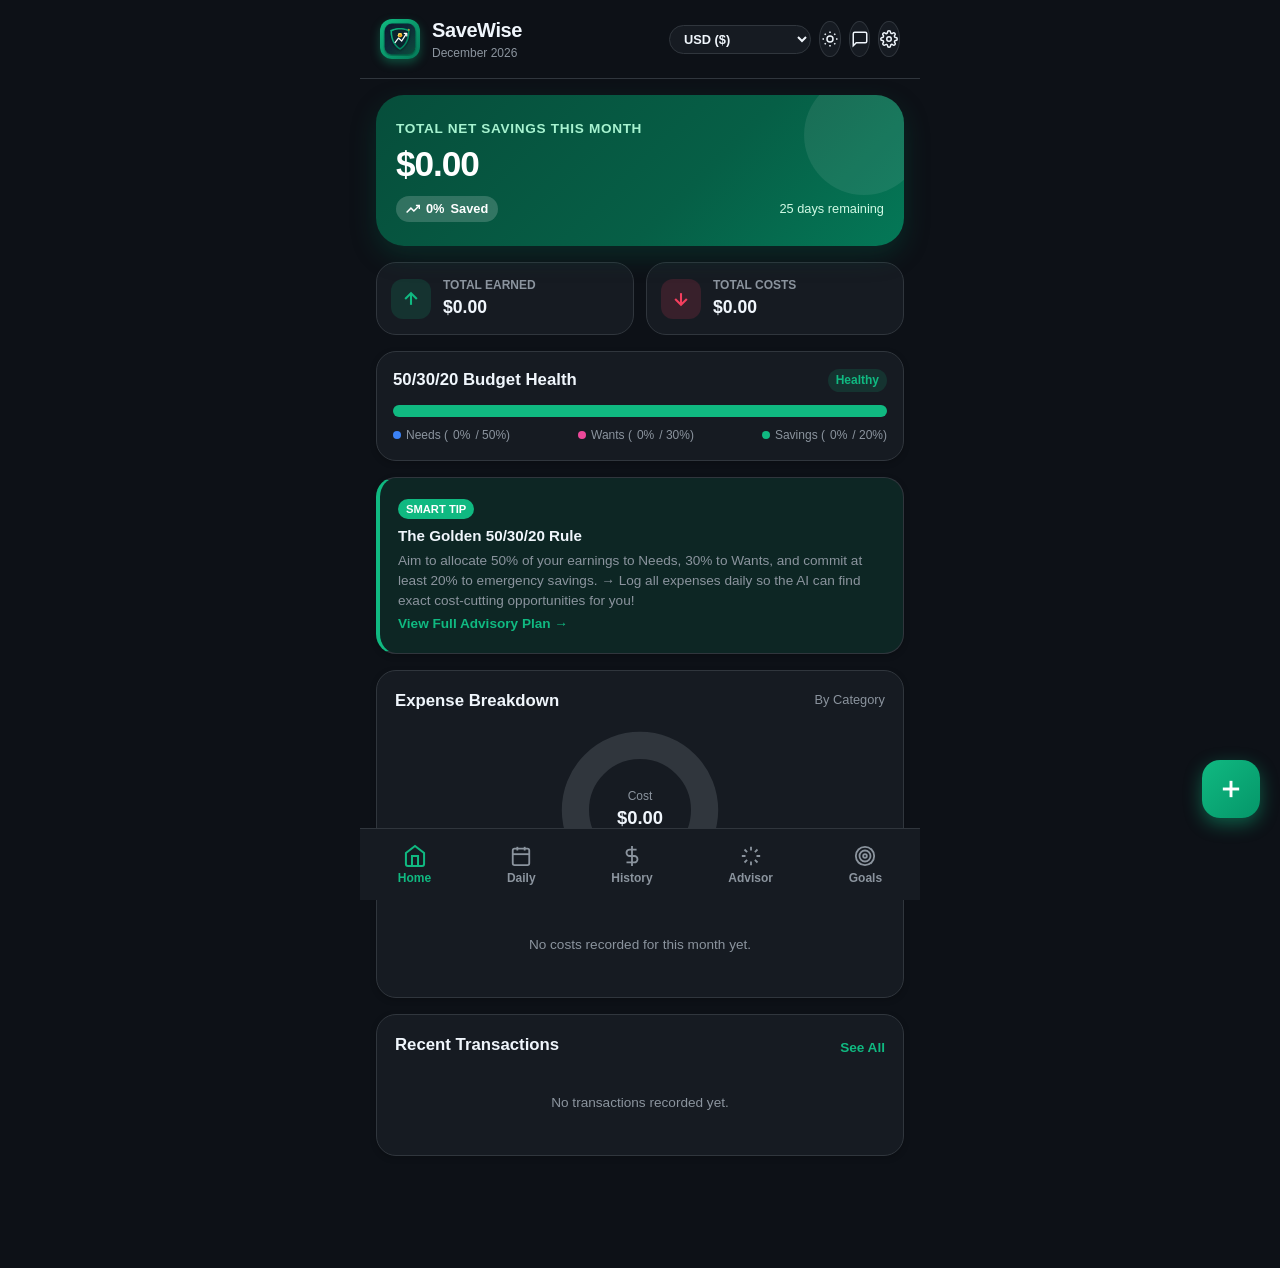
==== commit eb259a70: "feat: add automatic SMS transaction parsing, inbox scanner, and review queue" ====
--- a/android/app/src/main/assets/index.html
+++ b/android/app/src/main/assets/index.html
@@ -38,6 +38,10 @@
         </select>
         <button id="themeToggleBtn" class="icon-btn" title="Toggle Theme" aria-label="Toggle Theme">
           <svg class="sun-icon" viewBox="0 0 24 24" fill="none" stroke="currentColor" stroke-width="2"><circle cx="12" cy="12" r="4"/><path d="M12 2v2M12 20v2M4.93 4.93l1.41 1.41M17.66 17.66l1.41 1.41M2 12h2M20 12h2M6.34 17.66l-1.41 1.41M19.07 4.93l-1.41 1.41"/></svg>
+        </button>
+        <button id="smsSyncBtn" class="icon-btn" title="SMS Auto-Track" aria-label="SMS Sync" style="position:relative;">
+          <svg viewBox="0 0 24 24" fill="none" stroke="currentColor" stroke-width="2"><path d="M21 15a2 2 0 0 1-2 2H7l-4 4V5a2 2 0 0 1 2-2h14a2 2 0 0 1 2 2z"/></svg>
+          <span id="smsBadgeCount" style="display:none;position:absolute;top:-4px;right:-4px;background:#ef4444;color:#fff;font-size:10px;font-weight:bold;border-radius:10px;padding:1px 5px;line-height:14px;border:2px solid #0d1117;">0</span>
         </button>
         <button id="settingsBtn" class="icon-btn" title="Settings & Backup" aria-label="Settings">
           <svg viewBox="0 0 24 24" fill="none" stroke="currentColor" stroke-width="2"><circle cx="12" cy="12" r="3"/><path d="M19.4 15a1.65 1.65 0 0 0 .33 1.82l.06.06a2 2 0 0 1 0 2.83 2 2 0 0 1-2.83 0l-.06-.06a1.65 1.65 0 0 0-1.82-.33 1.65 1.65 0 0 0-1 1.51V21a2 2 0 0 1-2 2 2 2 0 0 1-2-2v-.09A1.65 1.65 0 0 0 9 19.4a1.65 1.65 0 0 0-1.82.33l-.06.06a2 2 0 0 1-2.83 0 2 2 0 0 1 0-2.83l.06-.06a1.65 1.65 0 0 0 .33-1.82 1.65 1.65 0 0 0-1.51-1H3a2 2 0 0 1-2-2 2 2 0 0 1 2-2h.09A1.65 1.65 0 0 0 4.6 9a1.65 1.65 0 0 0-.33-1.82l-.06-.06a2 2 0 0 1 0-2.83 2 2 0 0 1 2.83 0l.06.06a1.65 1.65 0 0 0 1.82.33H9a1.65 1.65 0 0 0 1-1.51V3a2 2 0 0 1 2-2 2 2 0 0 1 2 2v.09a1.65 1.65 0 0 0 1 1.51 1.65 1.65 0 0 0 1.82-.33l.06-.06a2 2 0 0 1 2.83 0 2 2 0 0 1 0 2.83l-.06.06a1.65 1.65 0 0 0-.33 1.82V9a1.65 1.65 0 0 0 1.51 1H21a2 2 0 0 1 2 2 2 2 0 0 1-2 2h-.09a1.65 1.65 0 0 0-1.51 1z"/></svg>
@@ -530,6 +534,15 @@
             </label>
           </div>
 
+          <div class="setting-item-block">
+            <strong>Automatic SMS Sync</strong>
+            <p class="subtext">Auto-detect bank and wallet SMS on your device.</p>
+            <div class="btn-group mt-2">
+              <button class="pill-btn secondary-btn" id="checkSmsPermissionSettingBtn">📱 SMS Permissions</button>
+              <button class="pill-btn secondary-btn" id="openBatteryGuideBtn">🔋 Battery Settings</button>
+            </div>
+          </div>
+
           <hr class="divider">
 
           <div class="setting-item-block">
@@ -613,6 +626,67 @@
       </div>
     </div>
 
+    <!-- MODAL: SMS PERMISSION EXPLANATION (Step 3) -->
+    <div id="smsPermissionModal" class="modal-overlay">
+      <div class="modal-sheet">
+        <div class="modal-header">
+          <h3>⚡ Automatic SMS Tracking</h3>
+          <button class="close-btn" id="closeSmsPermissionBtn">&times;</button>
+        </div>
+        <div style="padding:16px 20px 24px;">
+          <div style="font-size:48px;text-align:center;margin:8px 0 16px;">📱</div>
+          <h4 style="margin:0 0 8px;font-size:16px;text-align:center;color:#10b981;">Private & Zero-Cloud Sync</h4>
+          <p style="color:#8b949e;font-size:13px;line-height:1.5;margin-bottom:16px;text-align:center;">
+            SaveWise reads <strong>only bank and mobile wallet SMS</strong> (bKash, Nagad, Rocket, CellFin, City Bank, EBL, etc.) directly on your device to automatically calculate your debits, credits, and balance.
+          </p>
+          <div style="background:#161b22;border:1px solid #30363d;border-radius:10px;padding:12px;font-size:12px;color:#c9d1d9;margin-bottom:20px;line-height:1.4;">
+            🔒 <strong>100% Offline:</strong> OTPs and personal texts are strictly ignored. Your financial SMS never leave this device.
+          </div>
+          <button class="pill-btn primary-btn" id="grantSmsPermissionBtn" style="width:100%;padding:14px 0;font-size:15px;font-weight:bold;">Enable Auto-Track</button>
+          <button class="pill-btn secondary-btn mt-2" id="skipSmsPermissionBtn" style="width:100%;">Not Now</button>
+        </div>
+      </div>
+    </div>
+
+    <!-- MODAL: PENDING REVIEW (Step 9) -->
+    <div id="pendingReviewModal" class="modal-overlay">
+      <div class="modal-sheet" style="max-height:85vh;display:flex;flex-direction:column;">
+        <div class="modal-header">
+          <h3>📥 Pending SMS Review (<span id="pendingCountDisplay">0</span>)</h3>
+          <button class="close-btn" id="closePendingReviewBtn">&times;</button>
+        </div>
+        <div style="padding:10px 20px 0;display:flex;justify-content:space-between;align-items:center;">
+          <span style="font-size:12px;color:#8b949e;">Review auto-detected transactions</span>
+          <button id="scanMissedSmsBtn" class="pill-btn secondary-btn" style="padding:4px 10px;font-size:12px;">🔄 Scan Missed</button>
+        </div>
+        <div id="pendingReviewList" style="flex:1;overflow-y:auto;padding:12px 20px 20px;">
+          <!-- Dynamically populated -->
+        </div>
+      </div>
+    </div>
+
+    <!-- MODAL: BATTERY OPTIMIZATION GUIDE (Step 12) -->
+    <div id="batteryGuideModal" class="modal-overlay">
+      <div class="modal-sheet">
+        <div class="modal-header">
+          <h3>🔋 Background Auto-Track Guide</h3>
+          <button class="close-btn" id="closeBatteryGuideBtn">&times;</button>
+        </div>
+        <div style="padding:16px 20px 24px;">
+          <p style="color:#8b949e;font-size:13px;line-height:1.5;margin-bottom:14px;">
+            Devices from <strong>Xiaomi (MIUI), Oppo, Vivo, OnePlus, and Samsung</strong> aggressively stop background apps to save battery. To ensure bank SMS are detected instantly:
+          </p>
+          <div style="background:#161b22;border:1px solid #30363d;border-radius:10px;padding:12px;margin-bottom:16px;font-size:12px;color:#c9d1d9;line-height:1.5;">
+            <strong>Recommended Settings:</strong><br>
+            1. <strong>Autostart:</strong> Enable Autostart for <em>SaveWise</em>.<br>
+            2. <strong>Battery Saver:</strong> Set to <em>"No restrictions"</em>.<br>
+            3. <strong>Lock App in Recents:</strong> Swipe down on SaveWise in Recent Apps and lock it.
+          </div>
+          <button class="pill-btn primary-btn" id="openBatterySettingsBtn" style="width:100%;padding:12px 0;">⚙️ Open Battery Settings</button>
+        </div>
+      </div>
+    </div>
+
     <!-- Toast Notification -->
     <div id="toast" class="toast"></div>
 
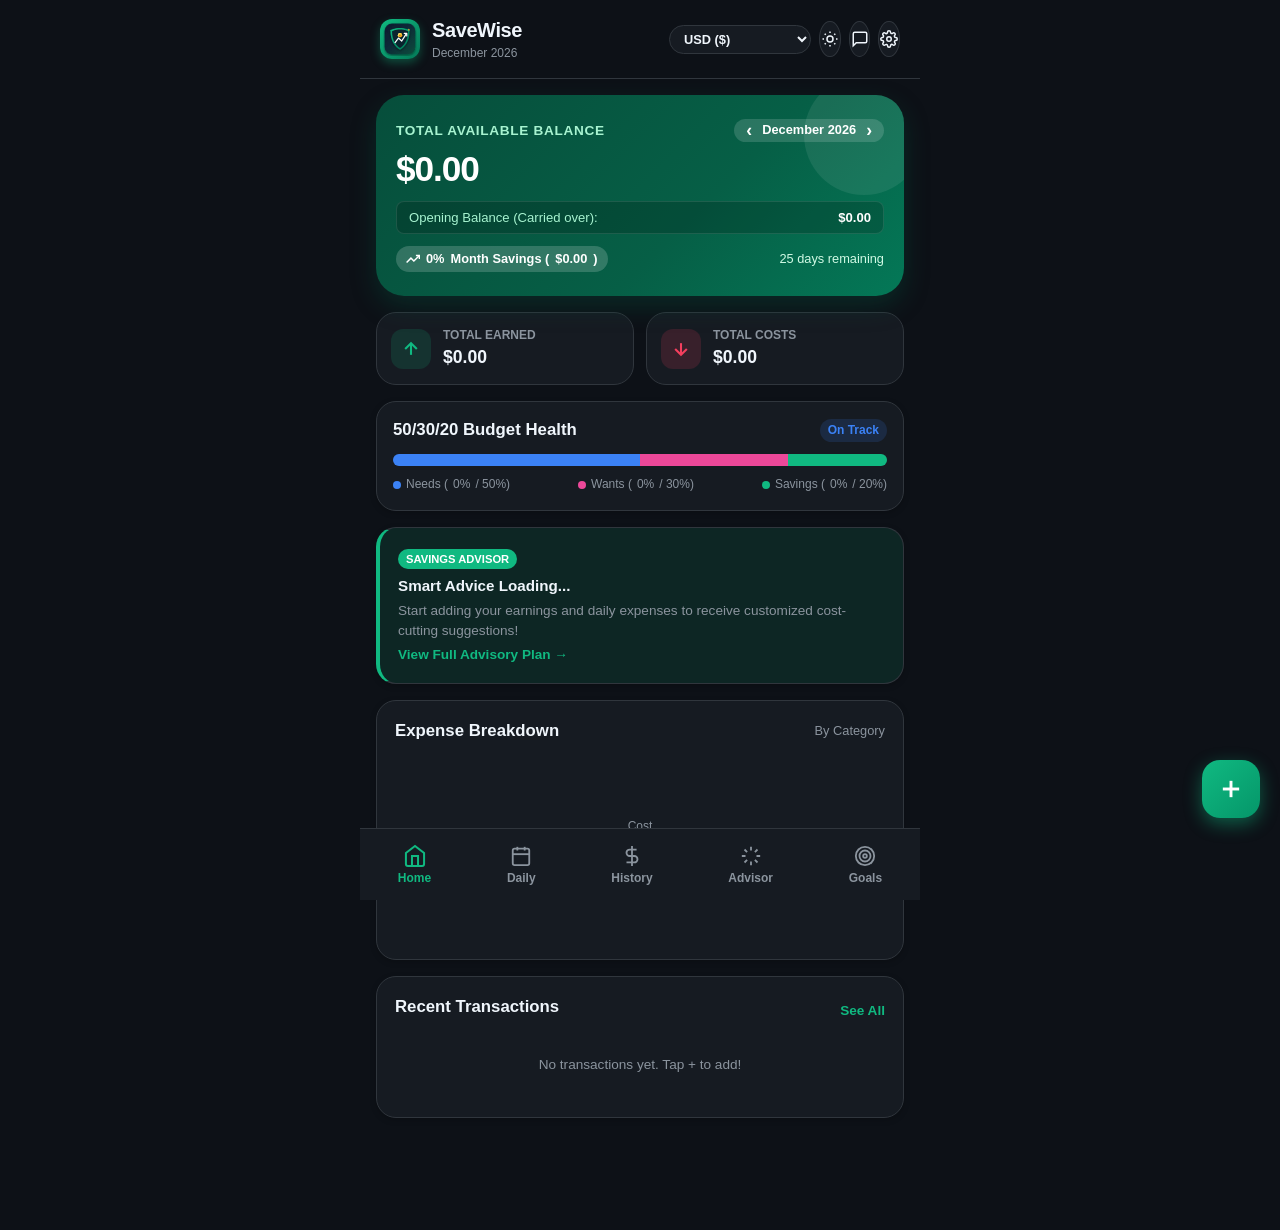
==== commit b407fe7b: "fix(phase1): compute dynamic opening balance and carry-over without storing static values" ====
--- a/android/app/src/main/assets/index.html
+++ b/android/app/src/main/assets/index.html
@@ -56,12 +56,27 @@
       <section id="tab-dashboard" class="tab-pane active">
         <!-- Monthly Financial Cards -->
         <div class="balance-card">
-          <div class="balance-label">Total Net Savings this Month</div>
-          <div class="balance-amount" id="netSavingsDisplay">$0.00</div>
-          <div class="balance-meta">
+          <div style="display:flex;justify-content:space-between;align-items:center;margin-bottom:8px;">
+            <div class="balance-label" style="margin-bottom:0;">Total Available Balance</div>
+            <!-- Month Selector -->
+            <div class="month-selector-wrap">
+              <button id="prevMonthBtn" class="month-nav-btn" title="Previous Month" aria-label="Previous Month">&lsaquo;</button>
+              <span id="selectedMonthLabel" class="selected-month-label">October 2026</span>
+              <button id="nextMonthBtn" class="month-nav-btn" title="Next Month" aria-label="Next Month">&rsaquo;</button>
+            </div>
+          </div>
+          <div class="balance-amount" id="availableBalanceDisplay">$0.00</div>
+
+          <!-- Opening Balance Breakdown Row -->
+          <div class="opening-balance-row">
+            <span class="opening-label">Opening Balance (Carried over):</span>
+            <strong class="opening-amount" id="openingBalanceDisplay">$0.00</strong>
+          </div>
+
+          <div class="balance-meta" style="margin-top:12px;">
             <span class="savings-badge" id="savingsRateBadge">
               <svg viewBox="0 0 24 24" fill="none" stroke="currentColor" stroke-width="2.5"><polyline points="23 6 13.5 15.5 8.5 10.5 1 18"/><polyline points="17 6 23 6 23 12"/></svg>
-              <span id="savingsRateDisplay">0%</span> Saved
+              <span id="savingsRateDisplay">0%</span> Month Savings (<span id="netSavingsDisplay">$0.00</span>)
             </span>
             <span class="days-left" id="daysLeftDisplay">30 days left</span>
           </div>
@@ -693,6 +708,7 @@
   </div>
 
   <script src="advisory.js"></script>
+  <script src="test_carryover.js"></script>
   <script src="app.js"></script>
 </body>
 </html>
--- a/android/app/src/main/assets/styles.css
+++ b/android/app/src/main/assets/styles.css
@@ -274,6 +274,60 @@
   align-items: center;
 }
 
+.month-selector-wrap {
+  display: inline-flex;
+  align-items: center;
+  background: rgba(255, 255, 255, 0.15);
+  border-radius: 20px;
+  padding: 2px 6px;
+  gap: 4px;
+}
+
+.month-nav-btn {
+  background: transparent;
+  border: none;
+  color: #fff;
+  font-size: 1.1rem;
+  font-weight: bold;
+  cursor: pointer;
+  padding: 0 6px;
+  line-height: 1;
+  border-radius: 50%;
+  transition: background 0.15s ease;
+}
+
+.month-nav-btn:active {
+  background: rgba(255, 255, 255, 0.25);
+}
+
+.selected-month-label {
+  font-size: 0.8rem;
+  font-weight: 600;
+  color: #fff;
+  white-space: nowrap;
+}
+
+.opening-balance-row {
+  display: flex;
+  justify-content: space-between;
+  align-items: center;
+  font-size: 0.82rem;
+  background: rgba(0, 0, 0, 0.18);
+  padding: 6px 12px;
+  border-radius: 8px;
+  border: 1px solid rgba(255, 255, 255, 0.1);
+  margin-bottom: 4px;
+}
+
+.opening-label {
+  color: #a7f3d0;
+}
+
+.opening-amount {
+  font-weight: 700;
+  color: #ffffff;
+}
+
 .savings-badge {
   background: rgba(255, 255, 255, 0.18);
   backdrop-filter: blur(8px);
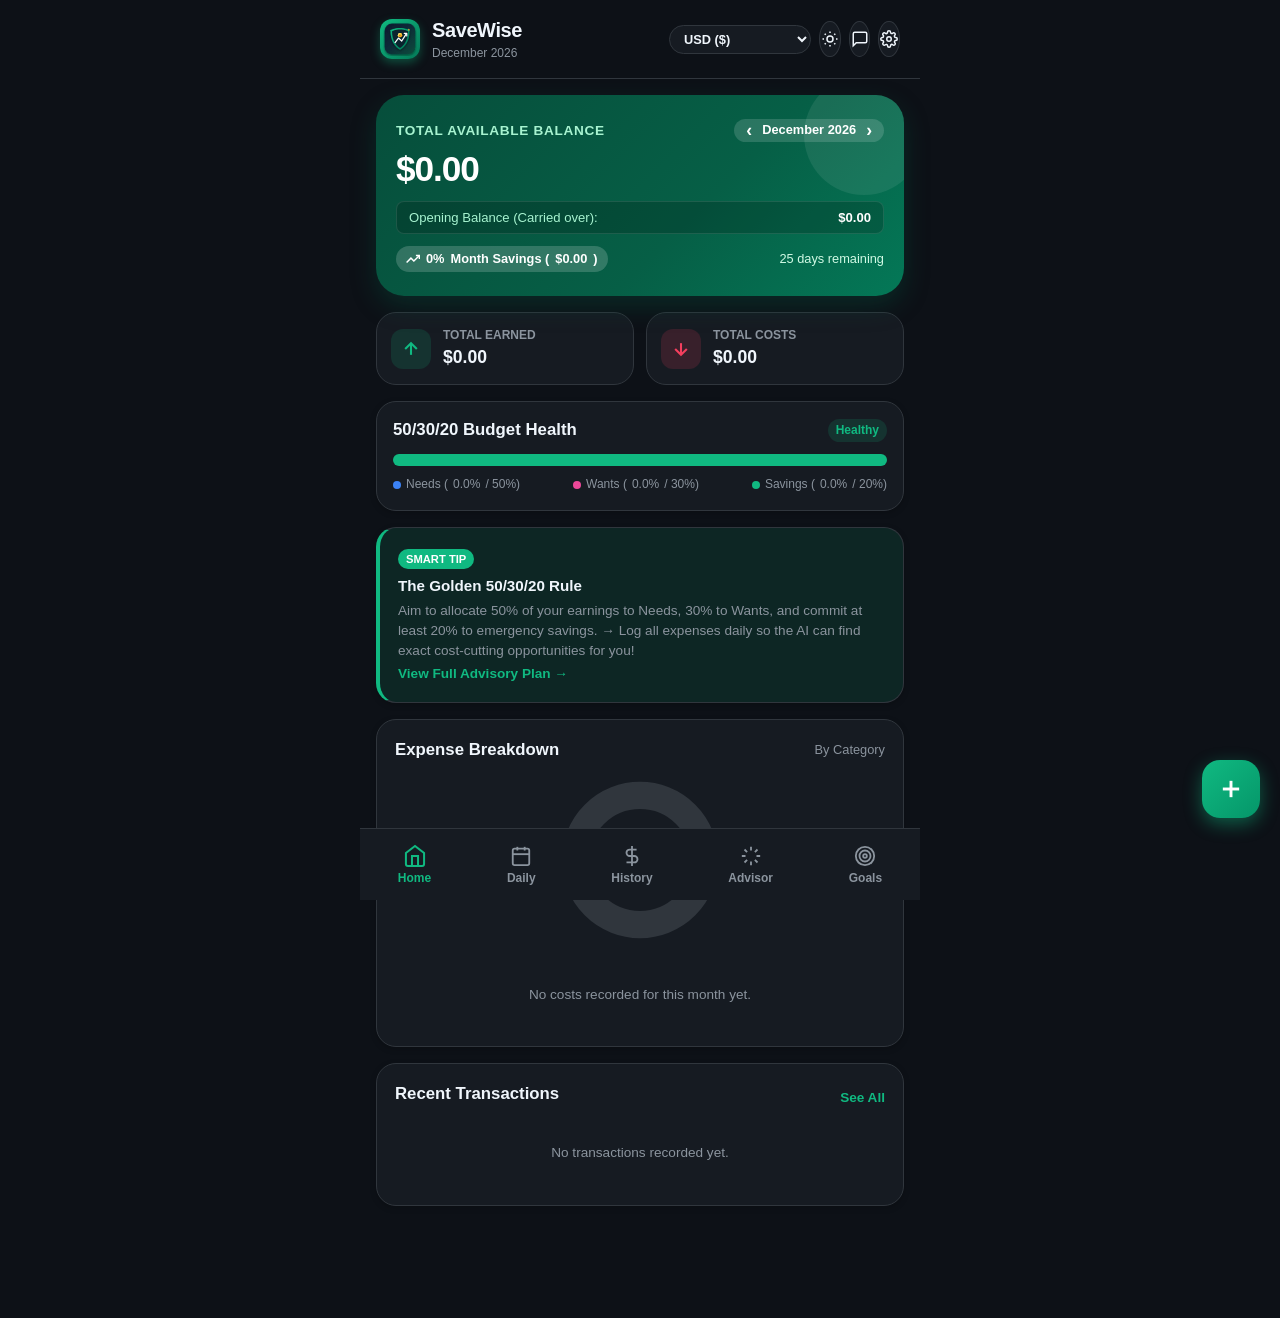
==== commit d52942b7: "feat(phase4-5): implement data protection and enhanced sms auto-tracking with encrypted queue" ====
--- a/android/app/src/main/assets/index.html
+++ b/android/app/src/main/assets/index.html
@@ -549,6 +549,17 @@
             </label>
           </div>
 
+          <div class="setting-item">
+            <div>
+              <strong>App Lock & Screen Protection</strong>
+              <p class="subtext">Require Biometric or device PIN to open. Blocks screenshots & task preview.</p>
+            </div>
+            <label class="switch">
+              <input type="checkbox" id="appLockToggle">
+              <span class="slider round"></span>
+            </label>
+          </div>
+
           <div class="setting-item-block">
             <strong>Automatic SMS Sync</strong>
             <p class="subtext">Auto-detect bank and wallet SMS on your device.</p>
@@ -556,6 +567,13 @@
               <button class="pill-btn secondary-btn" id="checkSmsPermissionSettingBtn">📱 SMS Permissions</button>
               <button class="pill-btn secondary-btn" id="openBatteryGuideBtn">🔋 Battery Settings</button>
             </div>
+          </div>
+
+          <div class="setting-item-block">
+            <strong>Trusted SMS Senders Whitelist</strong>
+            <p class="subtext">Only SMS from these senders/banks are processed. Others are ignored.</p>
+            <input type="text" id="trustedSendersInput" class="form-input mt-2" placeholder="bKash, NAGAD, Rocket, 16216, City Bank..." style="width:100%;box-sizing:border-box;background:#0d1117;color:#fff;border:1px solid #30363d;padding:8px 12px;border-radius:8px;font-size:13px;">
+            <button class="pill-btn secondary-btn mt-2" id="saveTrustedSendersBtn" style="padding:6px 14px;font-size:12px;">Save Senders</button>
           </div>
 
           <hr class="divider">
@@ -621,7 +639,7 @@
             <div class="step-num">Method 2</div>
             <div class="step-details">
               <strong>1-Minute Cloud APK Generator (PWABuilder)</strong>
-              <p>1. Open <a href="https://www.pwabuilder.com" target="_blank">PWABuilder.com</a>.</p>
+              <p>1. Open PWABuilder.com in your browser.</p>
               <p>2. Enter your app's URL or upload this folder.</p>
               <p>3. Click <strong>"Generate Android APK"</strong> -> Download signed APK ready for side-loading!</p>
             </div>
